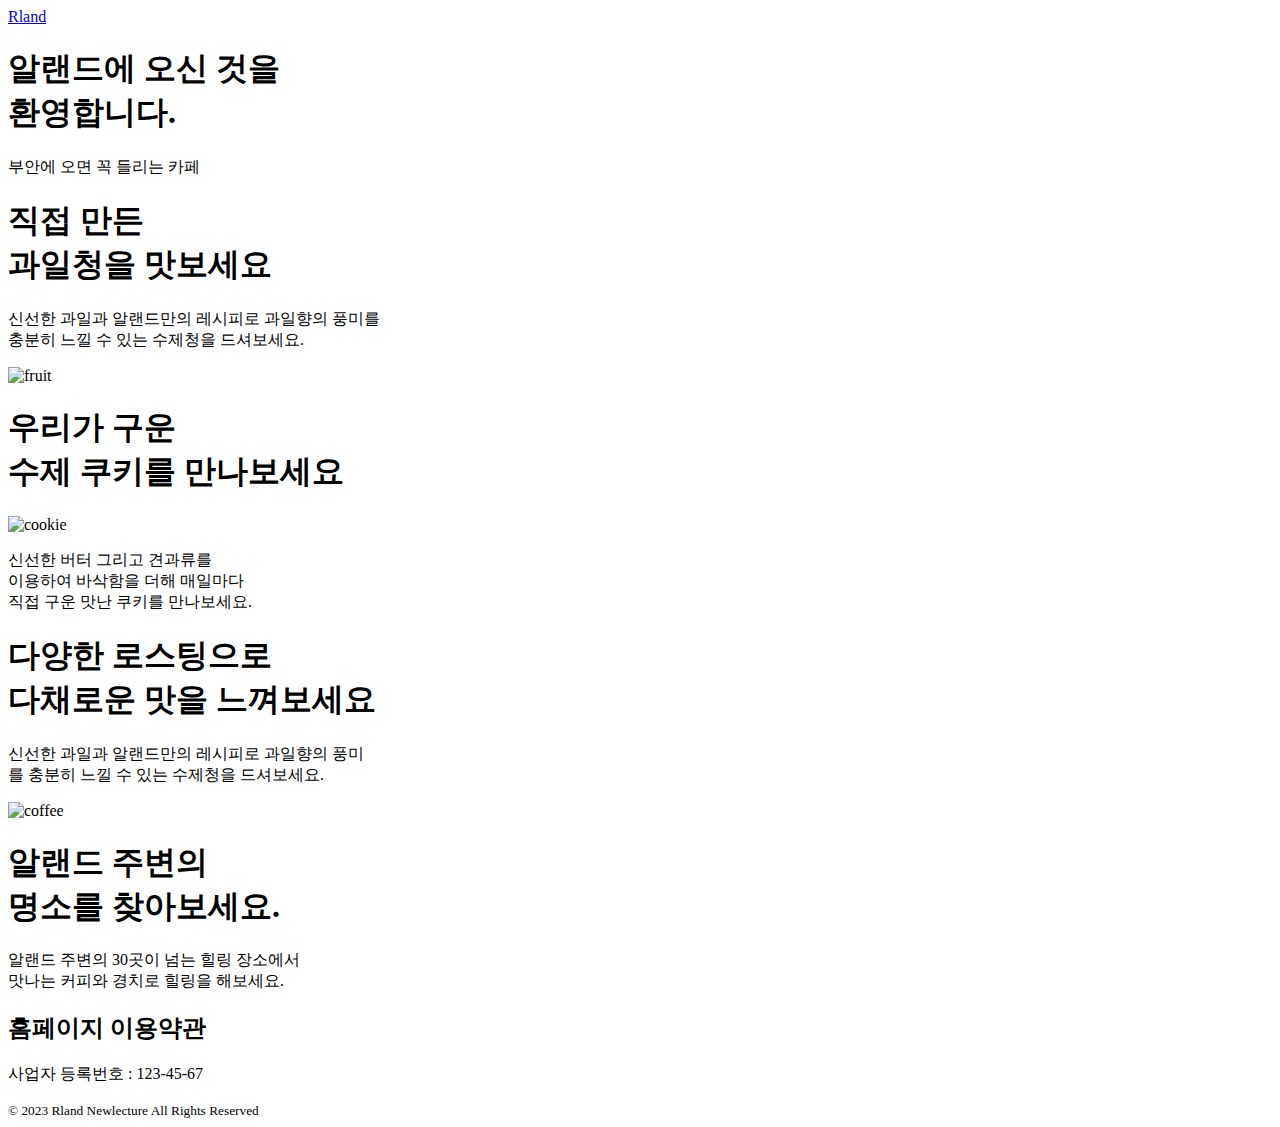
==== index.html @ 24929151 "add : index.html" ====
<!DOCTYPE html>
<html lang="en">
<script src="https://kit.fontawesome.com/bcb1686dd4.js" crossorigin="anonymous"></script>
<head>
    <meta charset="UTF-8">
    <meta http-equiv="X-UA-Compatible" content="IE=edge">
    <meta name="viewport" content="width=device-width, initial-scale=1.0">
    <link rel="stylesheet" href="style.css">
    <title>Document</title>
</head>
<body>
    <header>
        <!-- navbar -->
        <nav id="navbar">
            <div class="narbar__title">
                <a href="#">Rland</a>
            </div>
            <div class="narbar__menu"> <i class="fa-solid fa-bars"> </i></div>
        </nav>
    </header>
    <!-- header끝 -->

    <section id="main">    
        <!-- home -->
        <article id="homeImg">
                <h1 class="home">알랜드에 오신 것을<br/> 환영합니다.</h1>
                <p>부안에 오면 꼭 들리는 카페</p>
        </article>


        <!-- 메뉴 섹션 -->
        <div>
            <!-- 과일청 -->
            <article id="menu__fruit"> <!-- div가 맞을거같음 -->
                <h1>직접 만든<br/> 과일청을 맛보세요</h1>
                <p>신선한 과일과 알랜드만의 레시피로 과일향의 풍미를<br/> 충분히 느낄 수 있는 수제청을 드셔보세요.</p>
                <img src="/RlandImg/17.jpg" alt="fruit" style="width:400px; height:300px;"  >
            </article>
            
            <!-- 쿠키 -->
            <article id="menu__cookie">
                <h1>우리가 구운 <br/> 수제 쿠키를 만나보세요</h1>
                <img src="/RlandImg/15.jpg" alt="cookie" class="cookie" style="width:400px; height:300px">
                <p>신선한 버터 그리고 견과류를 <br/> 이용하여 바삭함을 더해 매일마다 <br/> 직접 구운 맛난 쿠키를 만나보세요.</p>
            </article>

            <!-- 커피 -->
            <article id="menu__coffee">
                <h1>다양한 로스팅으로 <br/> 다채로운 맛을 느껴보세요</h1>
                <p>신선한 과일과 알랜드만의 레시피로 과일향의 풍미 <br/>를 충분히 느낄 수 있는 수제청을 드셔보세요.</p>
                <img src="/RlandImg/13.jpg" alt="coffee" class="coffee" style="width:400px; height:300px">
            </article>

            <!-- 장소 -->
            <article id="location">
                <h1>알랜드 주변의 <br/> 명소를 찾아보세요.</h1>
                <p>알랜드 주변의 30곳이 넘는 힐링 장소에서 <br> 맛나는 커피와 경치로 힐링을 해보세요.</p>
            </article>
        </div>
    </section>
        <!-- main 끝 -->
    <footer id="footer">
        <div>
            <div>
                <h2>홈페이지 이용약관</h2>
            </div>
            <div>
                <p>사업자 등록번호 : 123-45-67</p>
            </div>
            <small>© 2023 Rland Newlecture All Rights Reserved</small>
        </div>
    </footer>
</body>
</html>
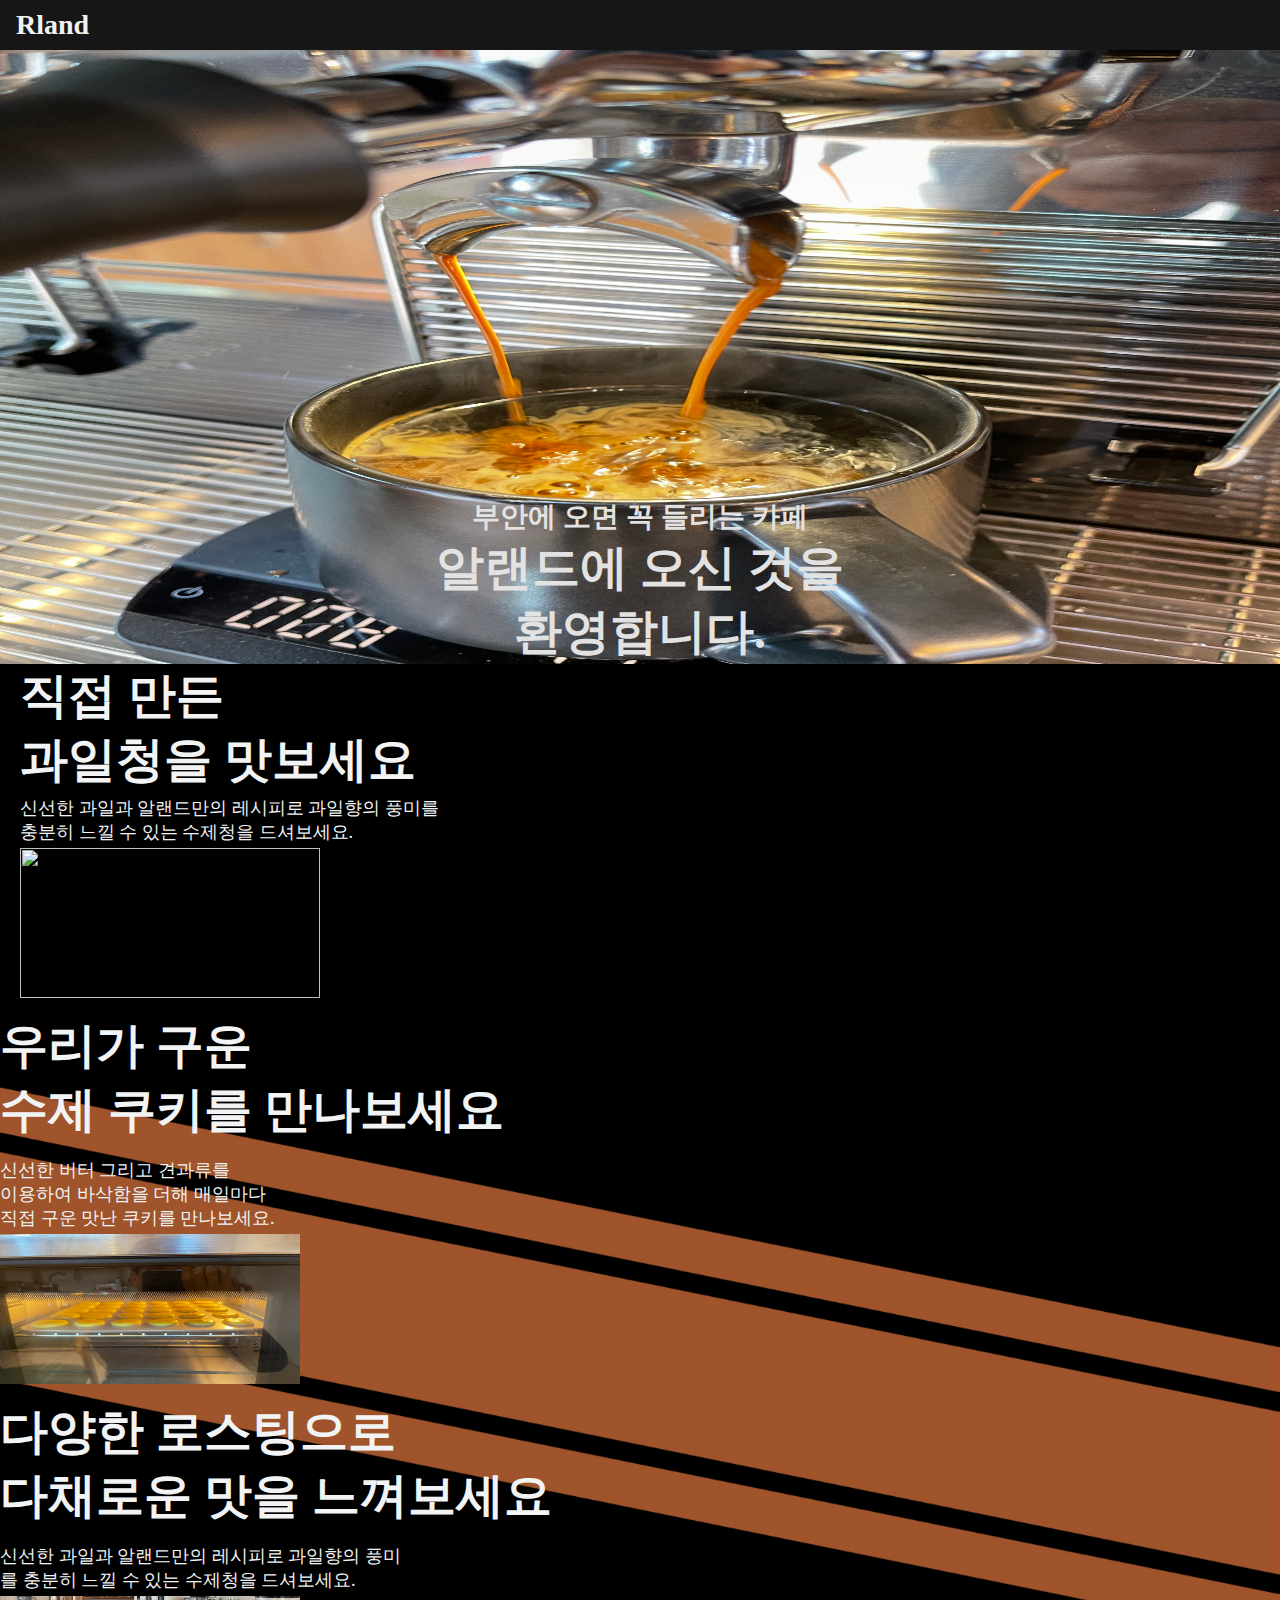
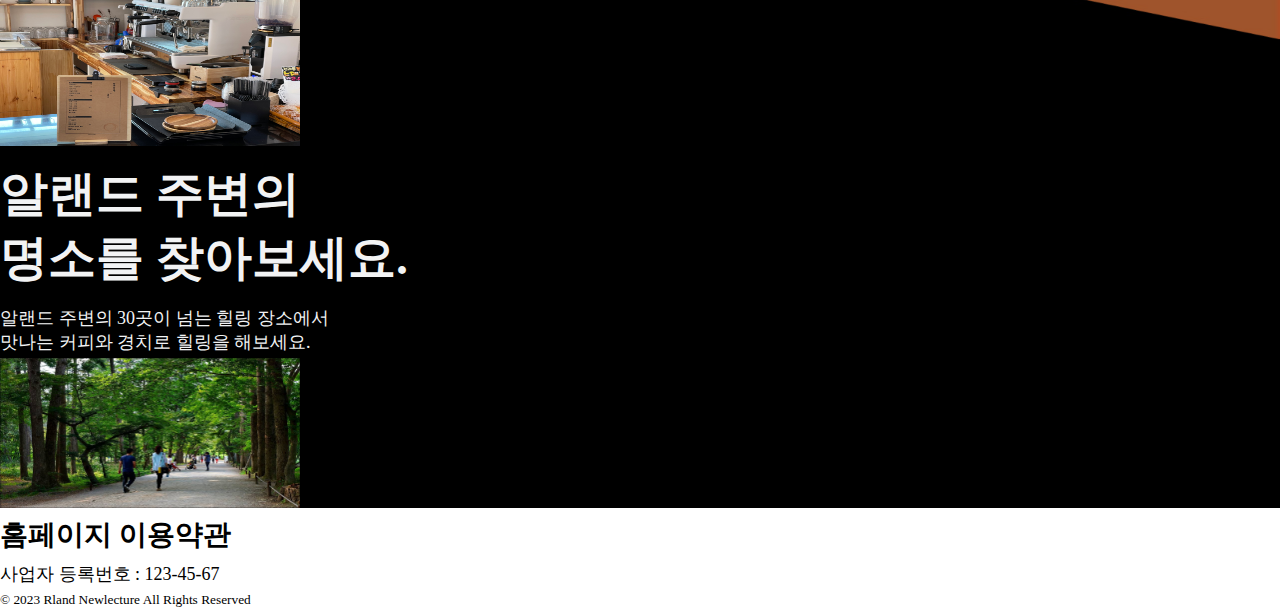
==== commit 7c5ca323: "css 이미지 추가" ====
--- a/index.html
+++ b/index.html
@@ -5,8 +5,8 @@
     <meta charset="UTF-8">
     <meta http-equiv="X-UA-Compatible" content="IE=edge">
     <meta name="viewport" content="width=device-width, initial-scale=1.0">
-    <link rel="stylesheet" href="style.css">
-    <title>Document</title>
+    <link rel="stylesheet" href="./css/style.css">
+    <title>Rland</title>
 </head>
 <body>
     <header>
@@ -15,46 +15,50 @@
             <div class="narbar__title">
                 <a href="#">Rland</a>
             </div>
-            <div class="narbar__menu"> <i class="fa-solid fa-bars"> </i></div>
+            <div class="narbar__menu">
+                <i class="fa-solid fa-bars"> </i>
+            </div>
         </nav>
     </header>
     <!-- header끝 -->
 
     <section id="main">    
         <!-- home -->
-        <article id="homeImg">
-                <h1 class="home">알랜드에 오신 것을<br/> 환영합니다.</h1>
-                <p>부안에 오면 꼭 들리는 카페</p>
-        </article>
-
+        <div id="home">
+            <article id="menu__home">
+                <h2 class="home__paragraph">부안에 오면 꼭 들리는 카페</h2>
+                <h1 class="home__sentence">알랜드에 오신 것을<br/> 환영합니다.</h1>
+            </article>
+        </div>
 
         <!-- 메뉴 섹션 -->
-        <div>
+        <div id="menu">
             <!-- 과일청 -->
             <article id="menu__fruit"> <!-- div가 맞을거같음 -->
-                <h1>직접 만든<br/> 과일청을 맛보세요</h1>
+                <h1>직접 만든<br/>과일청을 맛보세요</h1>
                 <p>신선한 과일과 알랜드만의 레시피로 과일향의 풍미를<br/> 충분히 느낄 수 있는 수제청을 드셔보세요.</p>
-                <img src="/RlandImg/17.jpg" alt="fruit" style="width:400px; height:300px;"  >
+                <img src="./imgs/FruitAgency.jpg" class="fruit">
             </article>
             
             <!-- 쿠키 -->
             <article id="menu__cookie">
                 <h1>우리가 구운 <br/> 수제 쿠키를 만나보세요</h1>
-                <img src="/RlandImg/15.jpg" alt="cookie" class="cookie" style="width:400px; height:300px">
                 <p>신선한 버터 그리고 견과류를 <br/> 이용하여 바삭함을 더해 매일마다 <br/> 직접 구운 맛난 쿠키를 만나보세요.</p>
+                <img src="./imgs/cooking.jpg" class="cookie">
             </article>
 
             <!-- 커피 -->
             <article id="menu__coffee">
                 <h1>다양한 로스팅으로 <br/> 다채로운 맛을 느껴보세요</h1>
                 <p>신선한 과일과 알랜드만의 레시피로 과일향의 풍미 <br/>를 충분히 느낄 수 있는 수제청을 드셔보세요.</p>
-                <img src="/RlandImg/13.jpg" alt="coffee" class="coffee" style="width:400px; height:300px">
+                <img src="./imgs/roasting.jpg" class="coffee">
             </article>
 
             <!-- 장소 -->
-            <article id="location">
+            <article id="menu__location">
                 <h1>알랜드 주변의 <br/> 명소를 찾아보세요.</h1>
                 <p>알랜드 주변의 30곳이 넘는 힐링 장소에서 <br> 맛나는 커피와 경치로 힐링을 해보세요.</p>
+                <img src="./imgs/location.jpg" class="location">
             </article>
         </div>
     </section>
--- a/css/style.css
+++ b/css/style.css
@@ -0,0 +1,146 @@
+:root{
+    /* color */
+    /* 배경색 */
+    --color-bg-header:#161616;
+    --color-bg:#ececec;
+    --color-bg-dark:#181613;
+    --color-bg-footer:#3A3A3A;
+    --color-bg-1:#e4e4e4;
+    /* 문자색 */
+    --color-text-light-3:#f1f1f1;
+    --color-text-light-2:#f2f3f4;
+    --color-text-light-1:#E2E2E2;
+    --color-text-light:#c1c1c1;
+    --color-text:#575757;
+    --color-text-dark:#000000;
+    --color-text-invert:#ffffff;
+    /* 메인색상 */
+    --color-fg-light-1:#D48700;
+    --color-fg-light:#944813;
+    --color-fg:#5E2808;
+    --color-fg-secondary:#334DCF;
+
+    /* Font size */
+    --font-large:48px;
+    --font-medium:28px;
+    --font-regular:18px;
+    --font-small:16px;
+    --font-micro:14px;
+
+    /* Font weight */
+    --weight-bold:700;
+    --weight-semi-bold:600;
+    --weight-regular:400;
+
+    
+    /* Size */
+    --size-border-radius: 4px;
+}
+
+/* Typography */
+h1 {
+    font-size: var(--font-large);
+    font-weight: var(--weight-bold);
+    color: var(--color-black);
+    margin: 16px 0px;
+  }
+  
+  h2 {
+    font-size: var(--font-medium);
+    font-weight: var(--weight-semi-bold);
+    color: var(--color-black);
+    margin: 8px 0;
+  }
+  
+  h3 {
+    font-size: var(--font-regular);
+    font-weight: var(--font-regular);
+    color: var(--color-black);
+    margin: 8px 0;
+  }
+  
+  p {
+    font-size: var(--font-regular);
+    font-weight: var(--font-regular);
+    color: var(--color-black);
+    margin: 4px 0;
+  }
+
+*{ 
+    box-sizing : border-box;
+
+}
+
+body{
+    margin: 0;
+    cursor: default;
+}
+
+a{
+    text-decoration: none;
+    color: var(--color-text-light-3);
+}
+
+img{
+    width: 300px;
+    height: 150px;
+    display: block;
+}
+
+#navbar{
+    display: flex;
+    justify-content: space-between;
+    background-color: var(--color-bg-header);
+    color:var(--color-text-light-1);
+    height: 50px;
+    align-items: center;
+    padding: 16px;
+    font-size: var(--font-medium);
+    font-weight: var(--weight-semi-bold);
+}
+
+.narbar__menu{
+    cursor: pointer;
+}
+
+
+#home{
+    background-image: url('/imgs/home.jpg') ;
+    background-size:100% 100%;
+    background-position:100%;
+
+    
+}
+
+#menu__home{
+    text-align: center;
+    padding-top: 35%;
+}
+
+.home__paragraph{
+    font-size: var(--font-medium);
+    font-weight: var(--weight-semi-bold);
+    margin: 0;
+}
+
+#menu__home{
+    color: var(--color-text-light-1);
+}
+.home__sentence{
+    margin: auto;
+}
+
+#menu__fruit h1{
+    margin: 0px;
+}
+
+#menu{
+    background-image: url('/imgs/backGround.jpg') ;
+    background-repeat: no-repeat;
+    background-size: 100% 100%;
+    color: var(--color-text-light-2);
+}
+
+#menu__fruit{
+    margin-left: 20px;
+}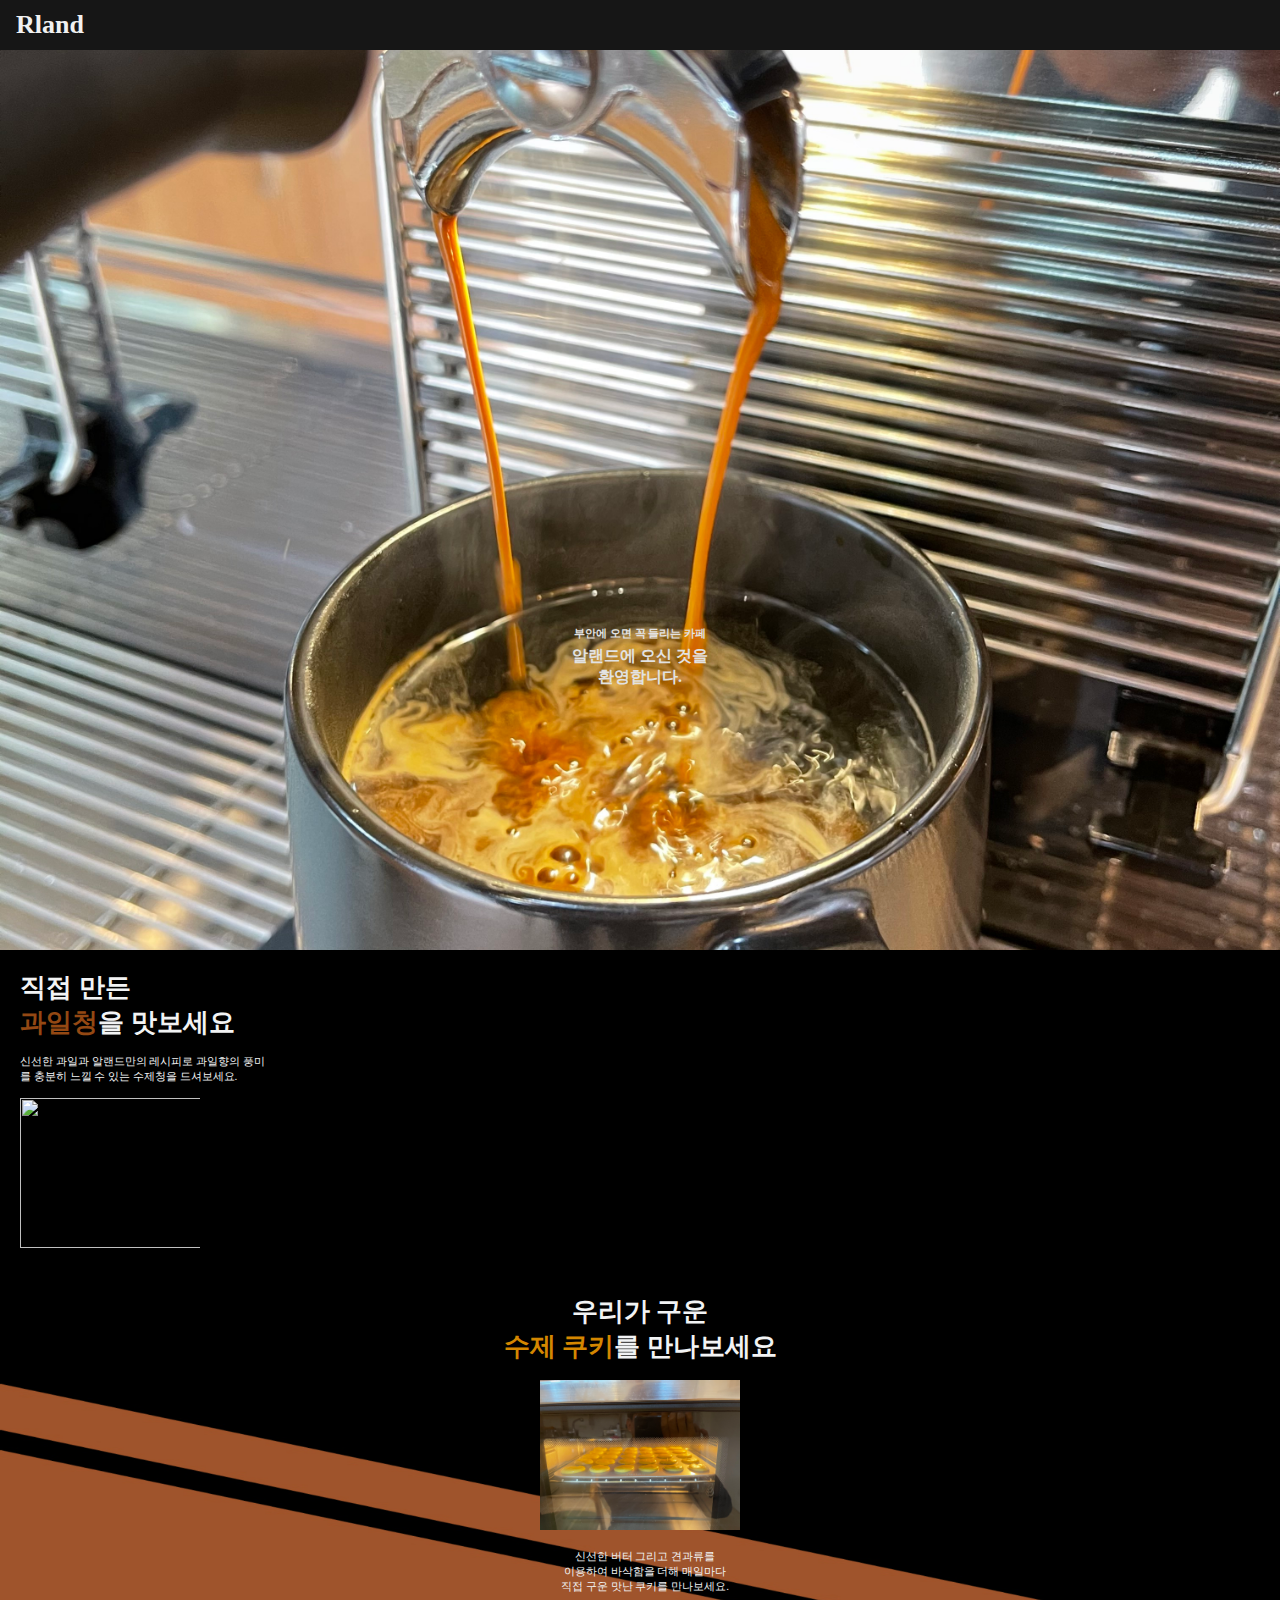
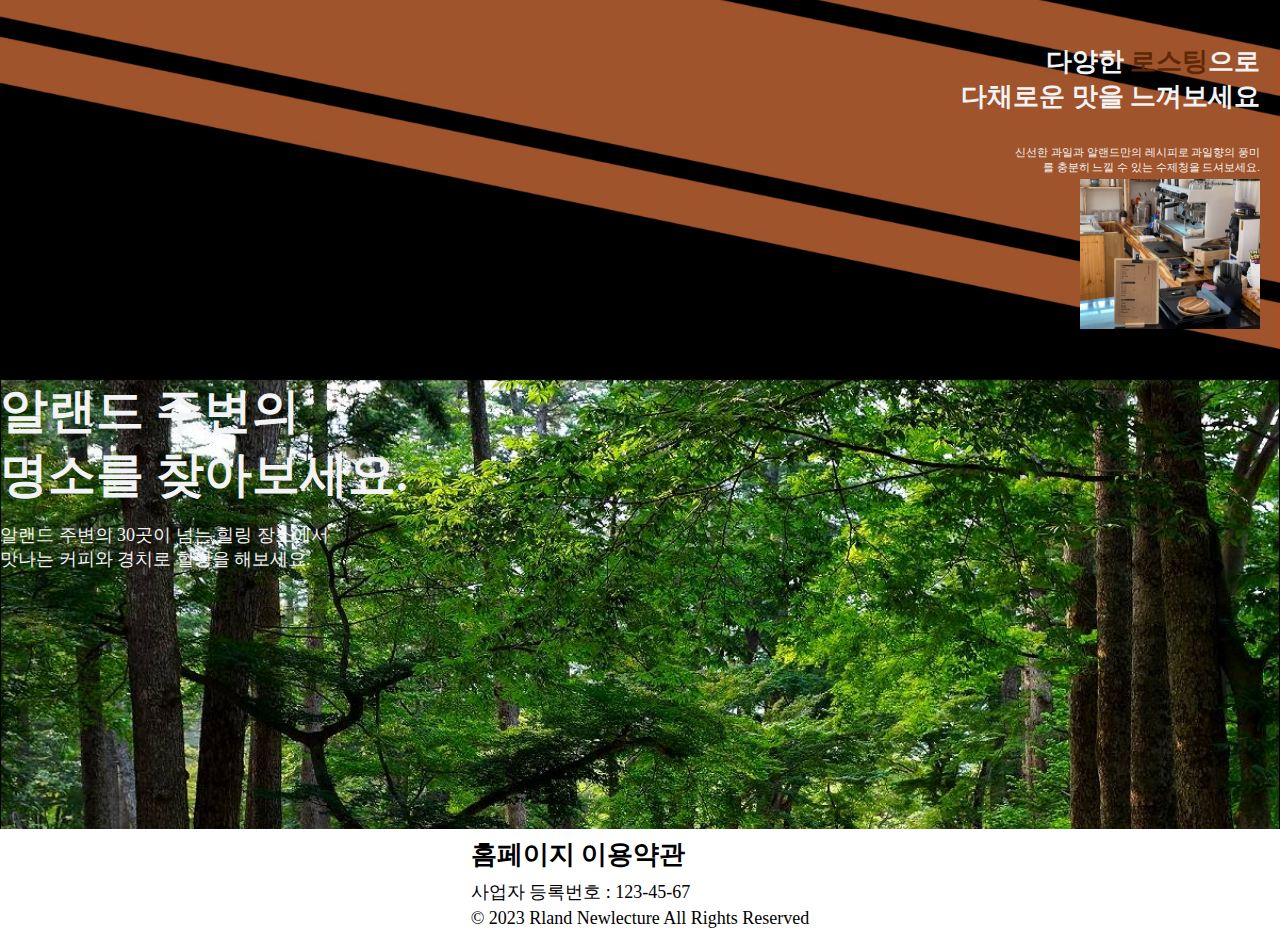
==== commit 1c5eb839: "css main 이미지 조정" ====
--- a/index.html
+++ b/index.html
@@ -26,8 +26,8 @@
         <!-- home -->
         <div id="home">
             <article id="menu__home">
-                <h2 class="home__paragraph">부안에 오면 꼭 들리는 카페</h2>
-                <h1 class="home__sentence">알랜드에 오신 것을<br/> 환영합니다.</h1>
+                <h1 class="home__paragraph">부안에 오면 꼭 들리는 카페</h1>
+                <h2 class="home__sentence">알랜드에 오신 것을<br/> 환영합니다.</h2>
             </article>
         </div>
 
@@ -35,21 +35,21 @@
         <div id="menu">
             <!-- 과일청 -->
             <article id="menu__fruit"> <!-- div가 맞을거같음 -->
-                <h1>직접 만든<br/>과일청을 맛보세요</h1>
-                <p>신선한 과일과 알랜드만의 레시피로 과일향의 풍미를<br/> 충분히 느낄 수 있는 수제청을 드셔보세요.</p>
+                <h1>직접 만든<br/><span>과일청</span>을 맛보세요</h1>
+                <p>신선한 과일과 알랜드만의 레시피로 과일향의 풍미<br/> 를 충분히 느낄 수 있는 수제청을 드셔보세요.</p>
                 <img src="./imgs/FruitAgency.jpg" class="fruit">
             </article>
             
             <!-- 쿠키 -->
             <article id="menu__cookie">
-                <h1>우리가 구운 <br/> 수제 쿠키를 만나보세요</h1>
+                <h1>우리가 구운<br/><span>수제 쿠키</span>를 만나보세요</h1>
+                <img src="./imgs/cooking.jpg" class="cookie">
                 <p>신선한 버터 그리고 견과류를 <br/> 이용하여 바삭함을 더해 매일마다 <br/> 직접 구운 맛난 쿠키를 만나보세요.</p>
-                <img src="./imgs/cooking.jpg" class="cookie">
             </article>
 
             <!-- 커피 -->
             <article id="menu__coffee">
-                <h1>다양한 로스팅으로 <br/> 다채로운 맛을 느껴보세요</h1>
+                <h1>다양한 <span>로스팅</span>으로<br/>다채로운 맛을 느껴보세요</h1>
                 <p>신선한 과일과 알랜드만의 레시피로 과일향의 풍미 <br/>를 충분히 느낄 수 있는 수제청을 드셔보세요.</p>
                 <img src="./imgs/roasting.jpg" class="coffee">
             </article>
@@ -57,8 +57,9 @@
             <!-- 장소 -->
             <article id="menu__location">
                 <h1>알랜드 주변의 <br/> 명소를 찾아보세요.</h1>
-                <p>알랜드 주변의 30곳이 넘는 힐링 장소에서 <br> 맛나는 커피와 경치로 힐링을 해보세요.</p>
-                <img src="./imgs/location.jpg" class="location">
+                <div>
+                    <p>알랜드 주변의 30곳이 넘는 힐링 장소에서 <br> 맛나는 커피와 경치로 힐링을 해보세요.</p>
+                </div>
             </article>
         </div>
     </section>
@@ -71,7 +72,7 @@
             <div>
                 <p>사업자 등록번호 : 123-45-67</p>
             </div>
-            <small>© 2023 Rland Newlecture All Rights Reserved</small>
+            <p>© 2023 Rland Newlecture All Rights Reserved</p>
         </div>
     </footer>
 </body>
--- a/css/style.css
+++ b/css/style.css
@@ -22,10 +22,10 @@
 
     /* Font size */
     --font-large:48px;
-    --font-medium:28px;
+    --font-medium:26px;
     --font-regular:18px;
     --font-small:16px;
-    --font-micro:14px;
+    --font-micro:11px;
 
     /* Font weight */
     --weight-bold:700;
@@ -43,32 +43,31 @@
     font-weight: var(--weight-bold);
     color: var(--color-black);
     margin: 16px 0px;
-  }
-  
-  h2 {
+}
+
+h2 {
     font-size: var(--font-medium);
     font-weight: var(--weight-semi-bold);
     color: var(--color-black);
     margin: 8px 0;
-  }
-  
-  h3 {
+}
+
+h3 {
     font-size: var(--font-regular);
     font-weight: var(--font-regular);
     color: var(--color-black);
     margin: 8px 0;
-  }
-  
-  p {
+}
+
+p {
     font-size: var(--font-regular);
     font-weight: var(--font-regular);
     color: var(--color-black);
     margin: 4px 0;
-  }
+}
 
 *{ 
     box-sizing : border-box;
-
 }
 
 body{
@@ -81,20 +80,17 @@
     color: var(--color-text-light-3);
 }
 
-img{
-    width: 300px;
-    height: 150px;
-    display: block;
-}
+
 
 #navbar{
     display: flex;
+    position: sticky;
     justify-content: space-between;
+    align-items: center;
+    height: 50px;
+    padding: 16px;
+    color:var(--color-text-light-1);
     background-color: var(--color-bg-header);
-    color:var(--color-text-light-1);
-    height: 50px;
-    align-items: center;
-    padding: 16px;
     font-size: var(--font-medium);
     font-weight: var(--weight-semi-bold);
 }
@@ -104,35 +100,62 @@
 }
 
 
+#menu__fruit img{
+    width: 200px;
+    height: 150px;
+    padding-left: 20px;
+    margin-bottom: 30px;
+}
+
+#menu__cookie img{
+    width: 200px;
+    height: 150px;
+    display: block; 
+    margin: 0px auto;
+}
+
+#menu__coffee img{
+    width: 200px;
+    height: 150px;
+    display: block; 
+    margin-left: auto;
+    padding-right: 20px;
+    margin-bottom: 50px;
+}
+
+
+
 #home{
     background-image: url('/imgs/home.jpg') ;
-    background-size:100% 100%;
+    background-size:cover;
+    width: 100vw;
+    height: 100vh;
     background-position:100%;
-
-    
 }
 
 #menu__home{
     text-align: center;
-    padding-top: 35%;
+    padding-top: 20%;
 }
 
 .home__paragraph{
-    font-size: var(--font-medium);
-    font-weight: var(--weight-semi-bold);
+    font-size: var(--font-micro);
+    margin-top: 320px;
+    margin-bottom: 5px;
+}
+
+.home__sentence{
+    font-size: var(--font-small);
+    font-weight: var(--weight-bold);
     margin: 0;
 }
 
 #menu__home{
     color: var(--color-text-light-1);
-}
-.home__sentence{
-    margin: auto;
-}
-
-#menu__fruit h1{
-    margin: 0px;
-}
+
+}
+
+
 
 #menu{
     background-image: url('/imgs/backGround.jpg') ;
@@ -141,6 +164,77 @@
     color: var(--color-text-light-2);
 }
 
-#menu__fruit{
-    margin-left: 20px;
+#menu__location{
+    background-image: url(/imgs/location.jpg);
+    background-size: cover;
+    width: 100vw;
+    height: 50vh;
+}
+
+
+#menu__cookie{
+    align-items: center;
+}
+
+
+
+#footer{
+    display: flex;
+    justify-content: center;
+    align-items: center;
+}
+
+#menu__fruit h1{
+    padding-top: 20px;
+    padding-left: 20px;
+    margin: 0px;
+    text-align: left;
+    font-size: var(--font-medium);
+}
+
+#menu__fruit p{
+    padding: 10px 20px;
+    font-size: var(--font-micro);
+}
+
+#menu__fruit span{
+    color: var(--color-fg-light);
+}
+
+
+#menu__cookie h1{
+    font-size: var(--font-medium);
+    text-align: center;
+}
+
+#menu__cookie p{
+    padding-top: 15px;
+    padding-left: 10px;
+    text-align: center;
+    font-size: var(--font-micro);
+    margin-bottom: 50px;
+}
+
+#menu__cookie span{
+    color: var(--color-fg-light-1)
+}
+
+
+
+#menu__coffee h1{
+    font-size: var(--font-medium);
+    text-align: right;
+    padding-right: 20px;
+
+}
+
+#menu__coffee p{
+    padding-top: 15px;
+    padding-right: 20px;
+    text-align: right;
+    font-size: var(--font-micro);
+}
+
+#menu__coffee span{
+    color: var(--color-fg)
 }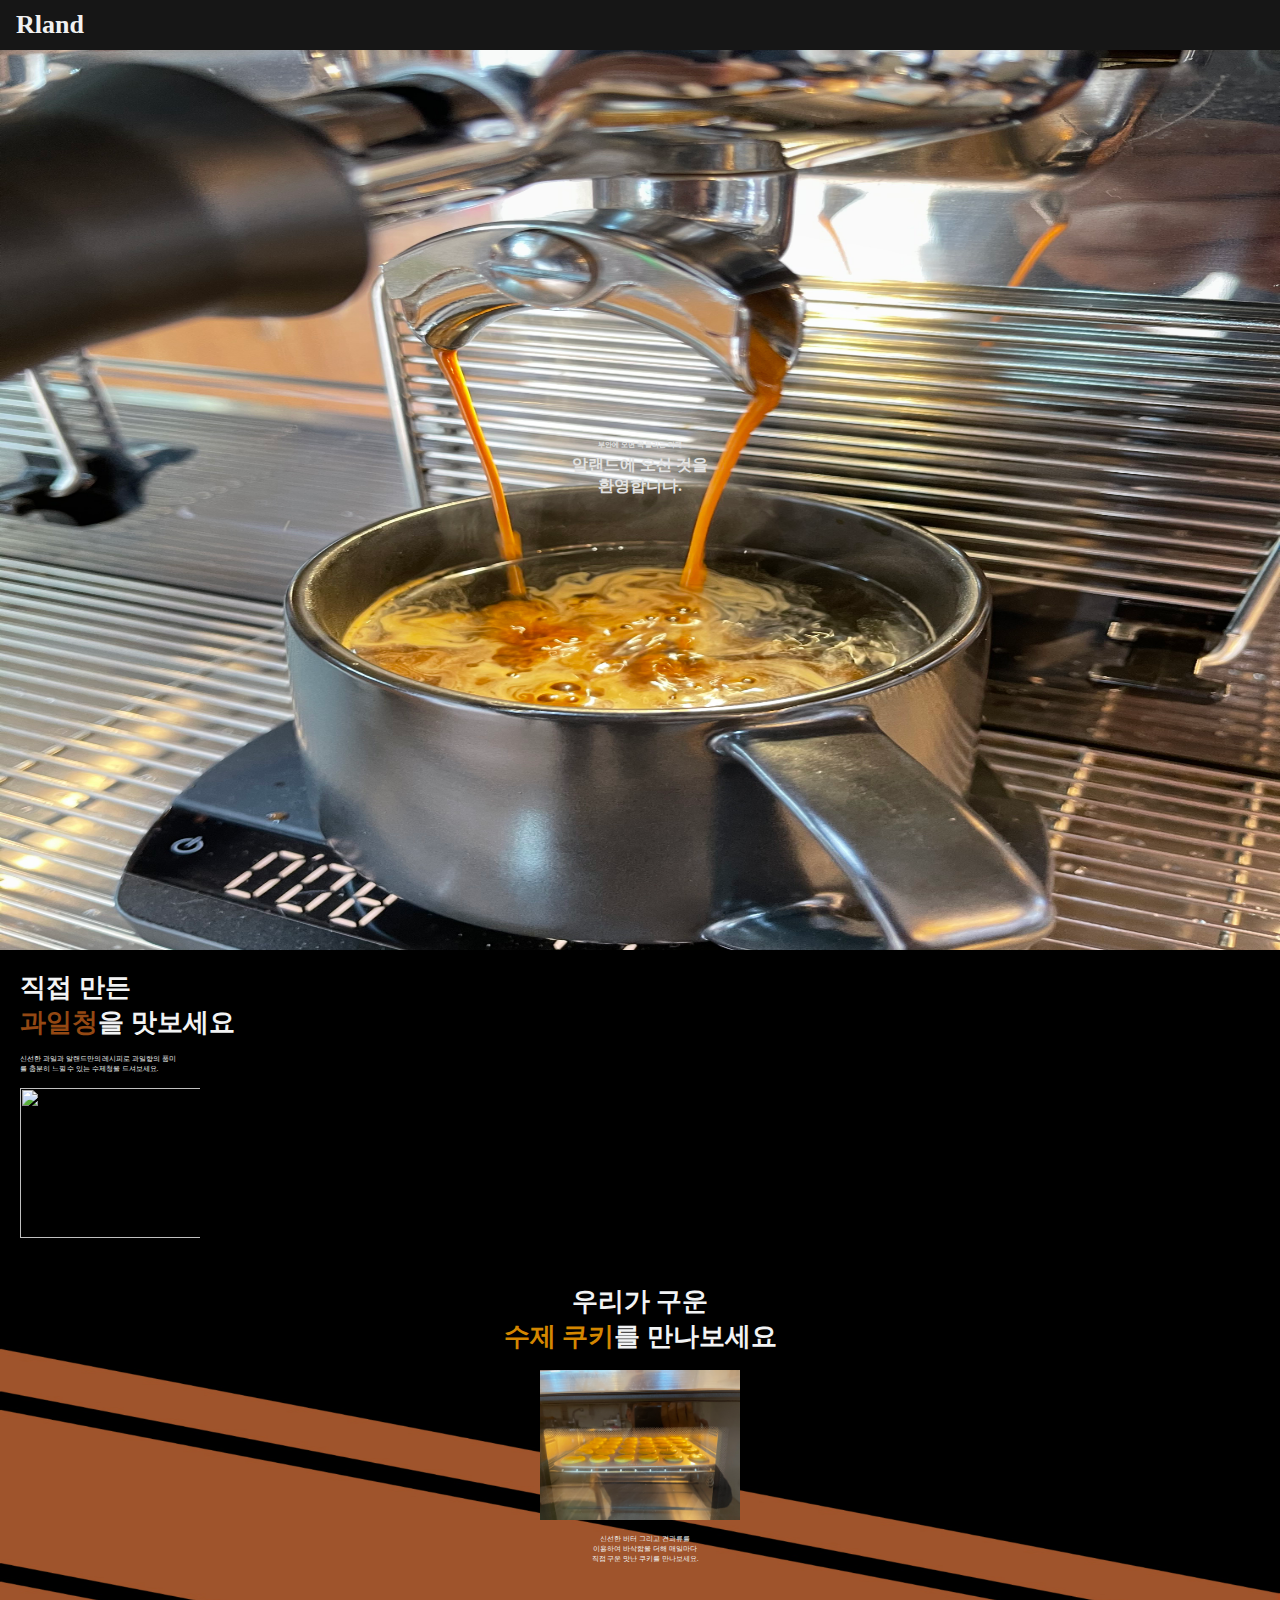
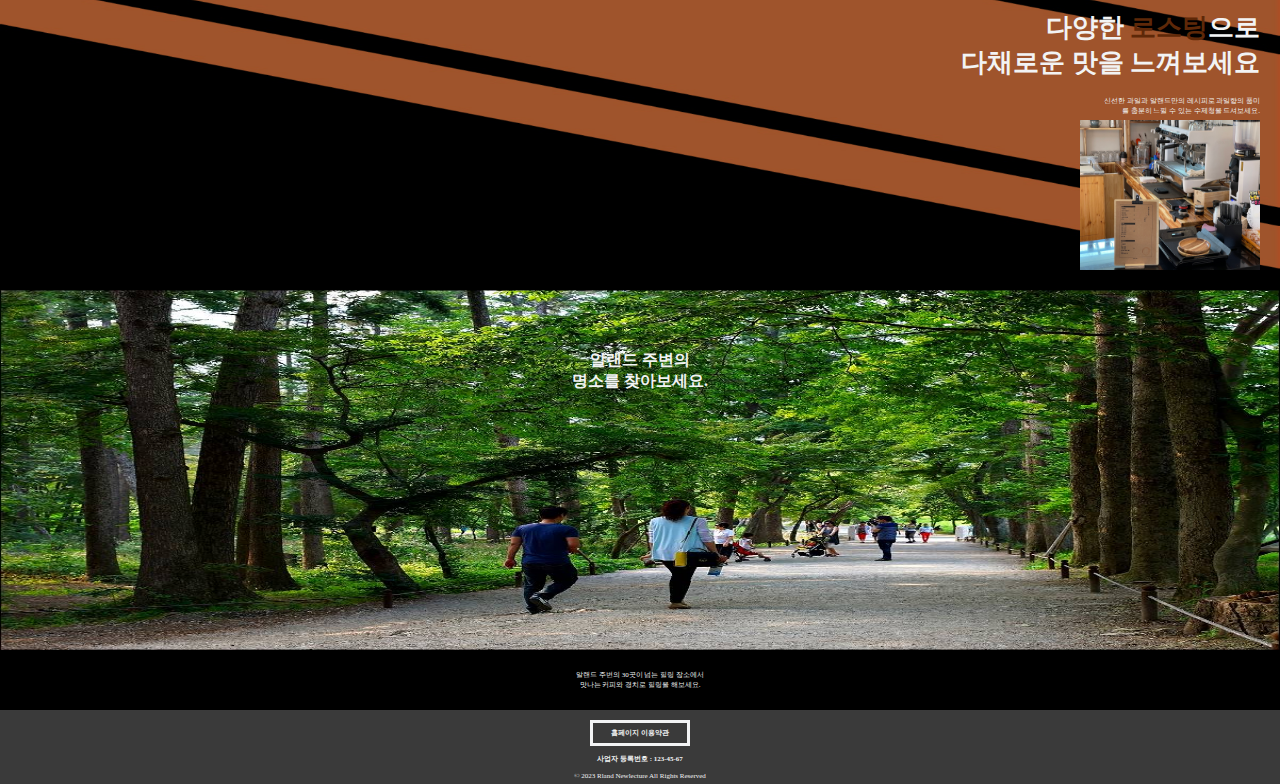
==== commit 52286bfb: "알랜드 01.ver" ====
--- a/index.html
+++ b/index.html
@@ -55,9 +55,11 @@
             </article>
 
             <!-- 장소 -->
-            <article id="menu__location">
-                <h1>알랜드 주변의 <br/> 명소를 찾아보세요.</h1>
-                <div>
+            <article>
+                <div id="menu__location">
+                    <h1>알랜드 주변의 <br/> 명소를 찾아보세요.</h1>
+                </div>
+                <div class="location2">
                     <p>알랜드 주변의 30곳이 넘는 힐링 장소에서 <br> 맛나는 커피와 경치로 힐링을 해보세요.</p>
                 </div>
             </article>
@@ -67,11 +69,13 @@
     <footer id="footer">
         <div>
             <div>
-                <h2>홈페이지 이용약관</h2>
+                <h1>홈페이지 이용약관</h1>
             </div>
+
             <div>
-                <p>사업자 등록번호 : 123-45-67</p>
+                <h2>사업자 등록번호 : 123-45-67</h2>
             </div>
+
             <p>© 2023 Rland Newlecture All Rights Reserved</p>
         </div>
     </footer>
--- a/css/style.css
+++ b/css/style.css
@@ -25,7 +25,7 @@
     --font-medium:26px;
     --font-regular:18px;
     --font-small:16px;
-    --font-micro:11px;
+    --font-micro:7px;
 
     /* Font weight */
     --weight-bold:700;
@@ -120,14 +120,20 @@
     display: block; 
     margin-left: auto;
     padding-right: 20px;
-    margin-bottom: 50px;
-}
-
+    margin-bottom: 20px;
+}
+
+#menu__home img{
+    background-size: 100% 100%;
+    width: 100vw;
+    height: 100vh;
+}
 
 
 #home{
     background-image: url('/imgs/home.jpg') ;
-    background-size:cover;
+    background-size: 100% 100%;
+    background-repeat: no-repeat;
     width: 100vw;
     height: 100vh;
     background-position:100%;
@@ -135,13 +141,14 @@
 
 #menu__home{
     text-align: center;
-    padding-top: 20%;
 }
 
 .home__paragraph{
     font-size: var(--font-micro);
-    margin-top: 320px;
+    padding-top: 390px;
+    margin-top: 0px;
     margin-bottom: 5px;
+
 }
 
 .home__sentence{
@@ -152,7 +159,7 @@
 
 #menu__home{
     color: var(--color-text-light-1);
-
+    padding: 0;
 }
 
 
@@ -164,12 +171,7 @@
     color: var(--color-text-light-2);
 }
 
-#menu__location{
-    background-image: url(/imgs/location.jpg);
-    background-size: cover;
-    width: 100vw;
-    height: 50vh;
-}
+
 
 
 #menu__cookie{
@@ -208,11 +210,11 @@
 }
 
 #menu__cookie p{
-    padding-top: 15px;
+    padding-top: 10px;
     padding-left: 10px;
-    text-align: center;
-    font-size: var(--font-micro);
-    margin-bottom: 50px;
+    padding-bottom: 30px;
+    text-align: center;
+    font-size: var(--font-micro);
 }
 
 #menu__cookie span{
@@ -229,7 +231,7 @@
 }
 
 #menu__coffee p{
-    padding-top: 15px;
+    padding-top: 0px;
     padding-right: 20px;
     text-align: right;
     font-size: var(--font-micro);
@@ -237,4 +239,62 @@
 
 #menu__coffee span{
     color: var(--color-fg)
+}
+
+
+#menu__location{
+    background-image: url('/imgs/location.jpg');
+    background-size: 100% 100%;
+    width: 100vw;
+    height: 40vh;
+}
+
+#menu__location h1{
+    font-size: var(--font-small);
+    text-align: center;
+    padding-top: 60px;
+    /* margin: 0 auto; */
+}
+
+/* #menu__location p{
+    margin-bottom: 0;
+    font-size: var(--font-small);
+} */
+
+.location2 p{
+    padding-top: 20px;
+    padding-bottom: 20px;
+    margin: 0 auto;
+    text-align: center;
+    justify-content: center;
+    font-size: var(--font-micro);
+}
+
+#footer{
+    padding-top: 10px;
+    background-color: var(--color-bg-footer);
+    color: var(--color-text-light-2);
+}
+
+#footer h1{
+    font-size: var(--font-micro);
+    justify-content: center;
+    text-align: center;
+    padding: 5px 5px;
+    border-style: solid;
+    width: 100px;
+    margin: 0 auto;
+    border-color: var(--color-text-light-2);
+}
+
+#footer h2{
+    font-size: var(--font-micro);
+    justify-content: center;
+    text-align: center;    
+}
+
+#footer p{
+    font-size: var(--font-micro);
+    justify-content: center;
+    text-align: center;    
 }